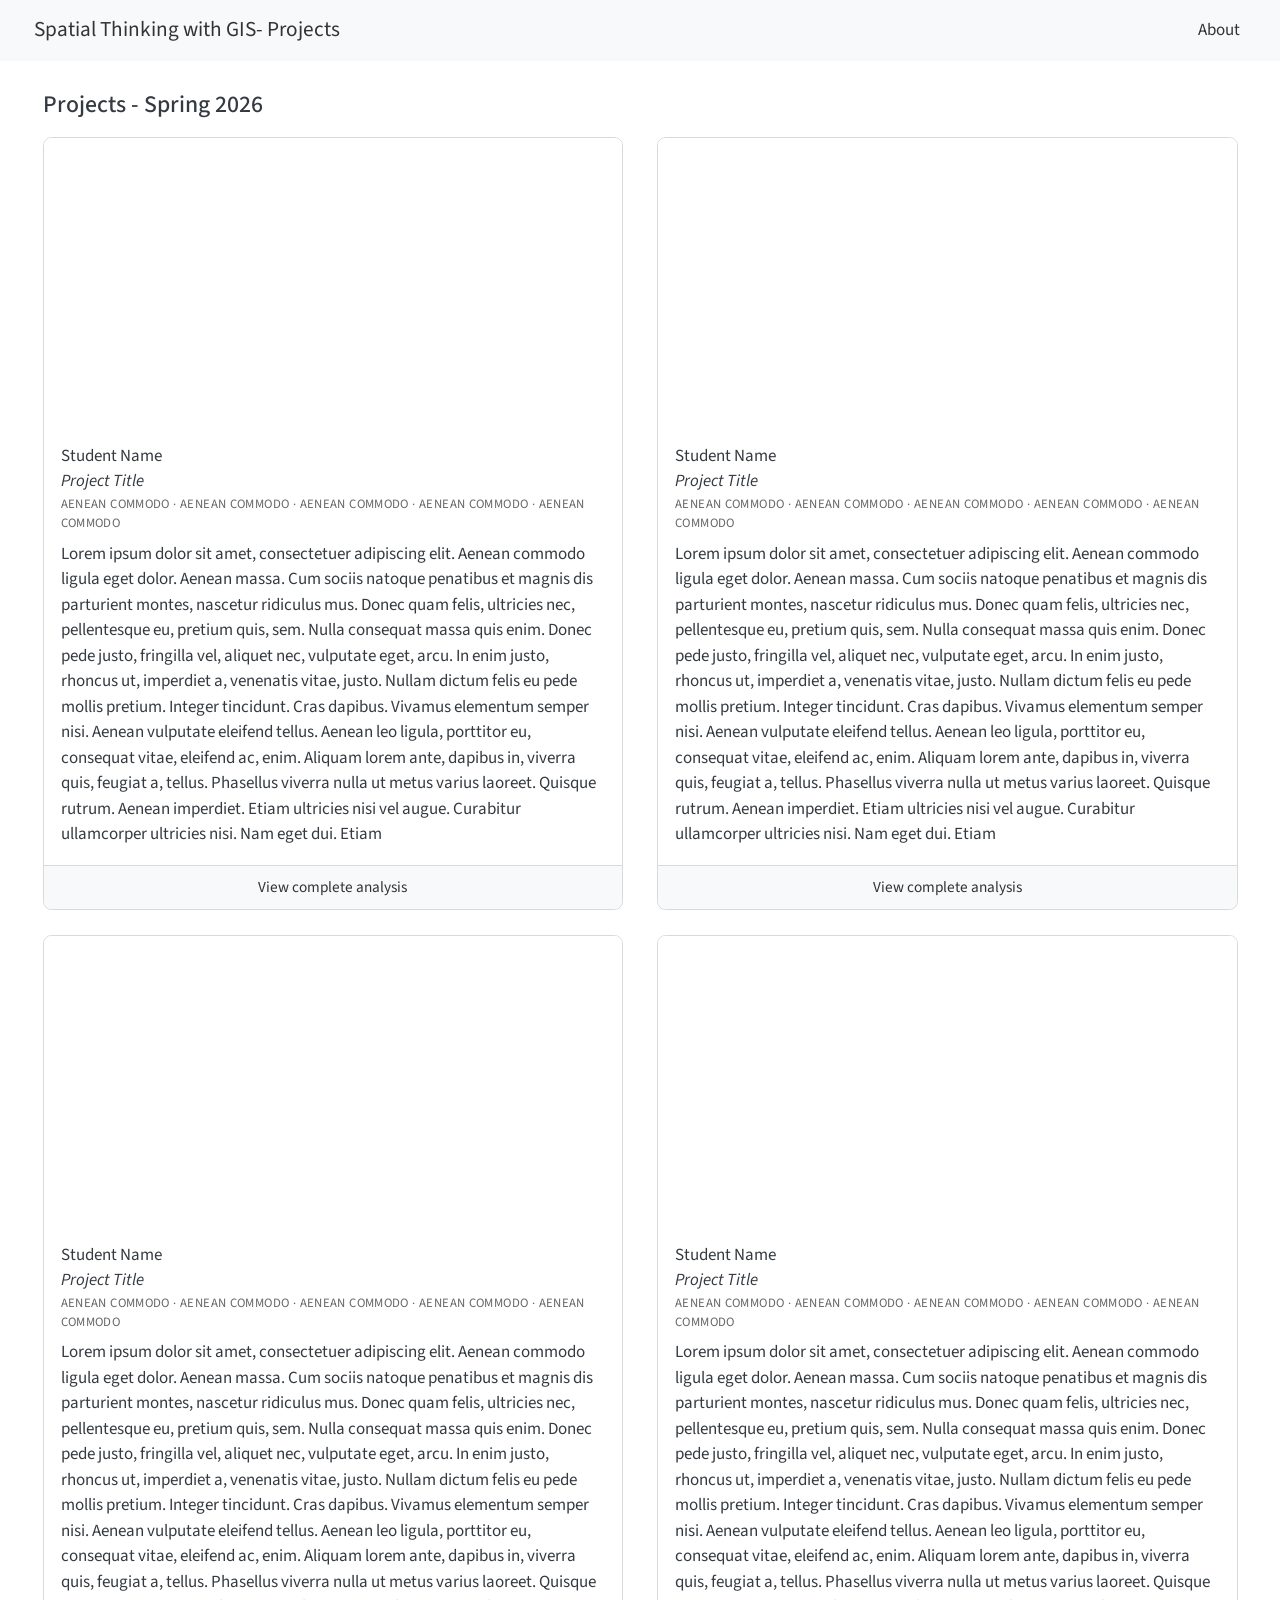
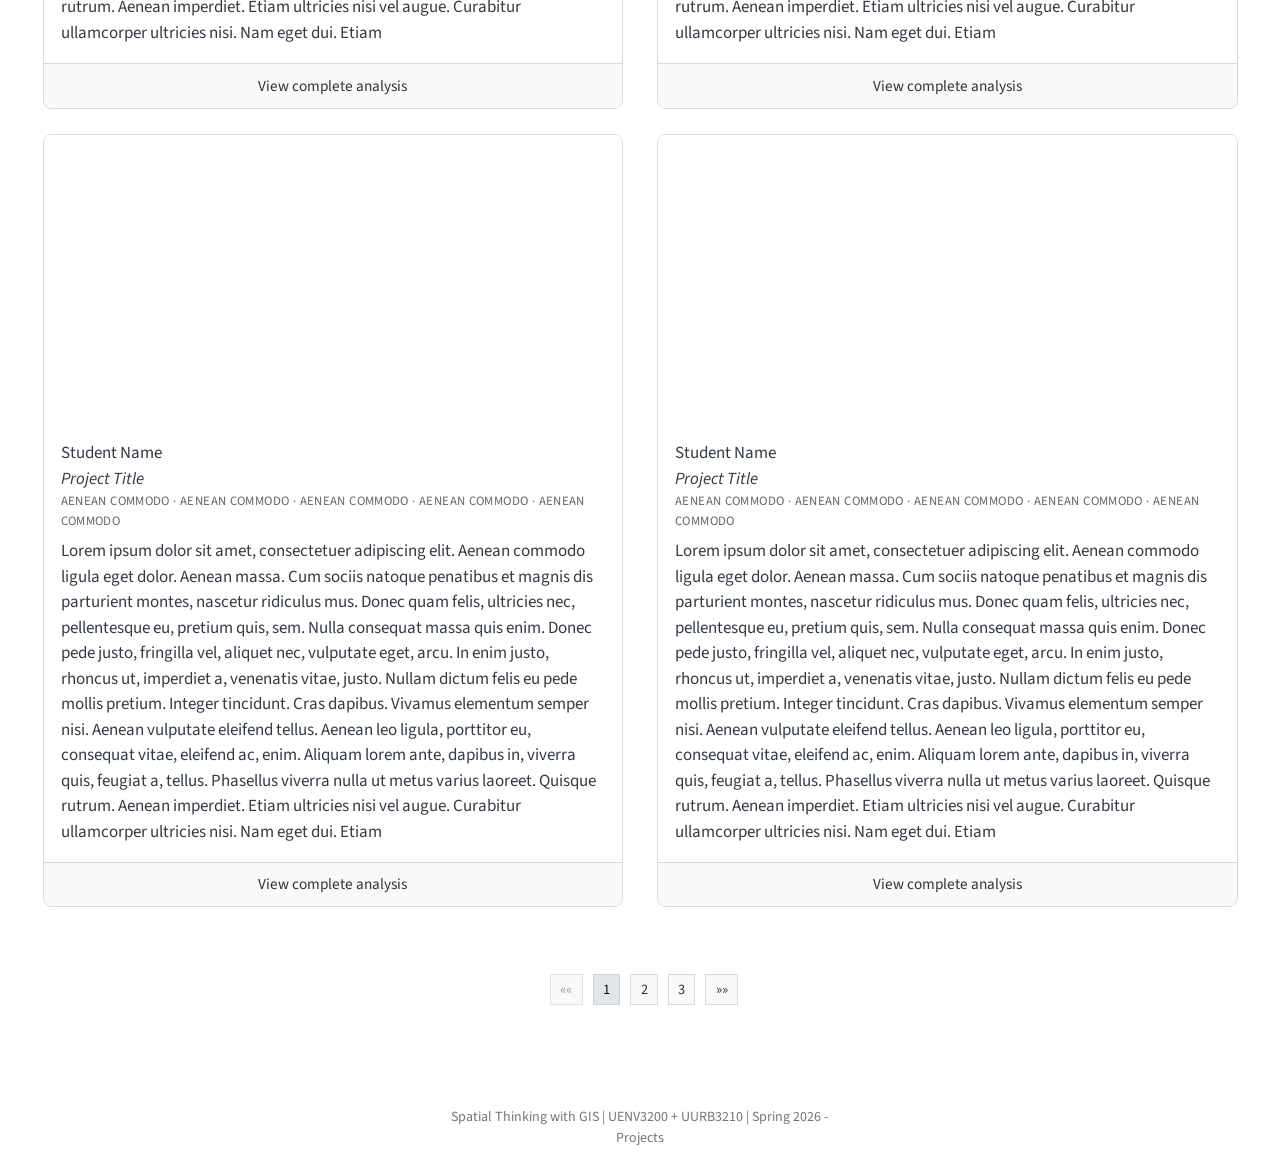
==== index.html @ 27c15e5c "Add student project website and assets" ====
<!DOCTYPE html>
<html xmlns="http://www.w3.org/1999/xhtml" lang="en" xml:lang="en"><head>

<meta charset="utf-8">
<meta name="generator" content="quarto-1.8.25">

<meta name="viewport" content="width=device-width, initial-scale=1.0, user-scalable=yes">


<title>Projects - Spring 2026 – Spatial Thinking with GIS - Projects</title>
<style>
code{white-space: pre-wrap;}
span.smallcaps{font-variant: small-caps;}
div.columns{display: flex; gap: min(4vw, 1.5em);}
div.column{flex: auto; overflow-x: auto;}
div.hanging-indent{margin-left: 1.5em; text-indent: -1.5em;}
ul.task-list{list-style: none;}
ul.task-list li input[type="checkbox"] {
  width: 0.8em;
  margin: 0 0.8em 0.2em -1em; /* quarto-specific, see https://github.com/quarto-dev/quarto-cli/issues/4556 */ 
  vertical-align: middle;
}
</style>


<script src="site_libs/quarto-nav/quarto-nav.js"></script>
<script src="site_libs/quarto-nav/headroom.min.js"></script>
<script src="site_libs/clipboard/clipboard.min.js"></script>
<script src="site_libs/quarto-html/quarto.js" type="module"></script>
<script src="site_libs/quarto-html/tabsets/tabsets.js" type="module"></script>
<script src="site_libs/quarto-html/axe/axe-check.js" type="module"></script>
<script src="site_libs/quarto-html/popper.min.js"></script>
<script src="site_libs/quarto-html/tippy.umd.min.js"></script>
<link href="site_libs/quarto-html/tippy.css" rel="stylesheet">
<link href="site_libs/quarto-html/quarto-syntax-highlighting-7b89279ff1a6dce999919e0e67d4d9ec.css" rel="stylesheet" id="quarto-text-highlighting-styles">
<script src="site_libs/bootstrap/bootstrap.min.js"></script>
<link href="site_libs/bootstrap/bootstrap-icons.css" rel="stylesheet">
<link href="site_libs/bootstrap/bootstrap-366e102aa5eaf2e93cb30a6a8b98bb71.min.css" rel="stylesheet" append-hash="true" id="quarto-bootstrap" data-mode="light">
<script id="quarto-search-options" type="application/json">{
  "language": {
    "search-no-results-text": "No results",
    "search-matching-documents-text": "matching documents",
    "search-copy-link-title": "Copy link to search",
    "search-hide-matches-text": "Hide additional matches",
    "search-more-match-text": "more match in this document",
    "search-more-matches-text": "more matches in this document",
    "search-clear-button-title": "Clear",
    "search-text-placeholder": "",
    "search-detached-cancel-button-title": "Cancel",
    "search-submit-button-title": "Submit",
    "search-label": "Search"
  }
}</script>
<style>html{ scroll-behavior: smooth; }</style>


<link rel="stylesheet" href="styles.css">
</head>

<body class="nav-fixed quarto-light">

<div id="quarto-search-results"></div>
  <header id="quarto-header" class="headroom fixed-top">
    <nav class="navbar navbar-expand-lg " data-bs-theme="dark">
      <div class="navbar-container container-fluid">
      <div class="navbar-brand-container mx-auto">
    <a href="./index.html" class="navbar-brand navbar-brand-logo">
    </a>
    <a class="navbar-brand" href="./index.html">
    <span class="navbar-title">Spatial Thinking with GIS- Projects</span>
    </a>
  </div>
          <button class="navbar-toggler" type="button" data-bs-toggle="collapse" data-bs-target="#navbarCollapse" aria-controls="navbarCollapse" role="menu" aria-expanded="false" aria-label="Toggle navigation" onclick="if (window.quartoToggleHeadroom) { window.quartoToggleHeadroom(); }">
  <span class="navbar-toggler-icon"></span>
</button>
          <div class="collapse navbar-collapse" id="navbarCollapse">
            <ul class="navbar-nav navbar-nav-scroll me-auto">
</ul>
            <ul class="navbar-nav navbar-nav-scroll ms-auto">
  <li class="nav-item">
    <a class="nav-link" href="https://courses.newschool.edu/courses/UENV3200/"> 
<span class="menu-text">About</span></a>
  </li>  
</ul>
          </div> <!-- /navcollapse -->
            <div class="quarto-navbar-tools">
</div>
      </div> <!-- /container-fluid -->
    </nav>
</header>
<!-- content -->
<div id="quarto-content" class="quarto-container page-columns page-rows-contents page-layout-full page-navbar">
<!-- sidebar -->
<!-- margin-sidebar -->
    
<!-- main -->
<main class="content column-page" id="quarto-document-content">

<header id="title-block-header" class="quarto-title-block default">
<div class="quarto-title">
<h1 class="title">Projects - Spring 2026</h1>
</div>



<div class="quarto-title-meta column-page">

    
  
    
  </div>
  


</header>


<div class="projects-grid">
  <div class="row">

<div class="col-6">
  <div class="card">
    <img src="img/placeholder.png" class="card-img-top" alt="Project thumbnail">

<div class="card-body">
  <div class="card-header-text">
    <div class="card-student">Student Name</div>
    <div class="card-project-title">
      <em>Project Title</em>
    </div>
  </div>

  <!-- Micro-tags -->
  <div class="card-tags">
  Aenean commodo · Aenean commodo · Aenean commodo · Aenean commodo · Aenean commodo
  </div>

  <p class="card-text">
Lorem ipsum dolor sit amet, consectetuer adipiscing elit. Aenean commodo ligula eget dolor. Aenean massa. Cum sociis natoque penatibus et magnis dis parturient montes, nascetur ridiculus mus. Donec quam felis, ultricies nec, pellentesque eu, pretium quis, sem. Nulla consequat massa quis enim. Donec pede justo, fringilla vel, aliquet nec, vulputate eget, arcu. In enim justo, rhoncus ut, imperdiet a, venenatis vitae, justo. Nullam dictum felis eu pede mollis pretium. Integer tincidunt. Cras dapibus. Vivamus elementum semper nisi. Aenean vulputate eleifend tellus. Aenean leo ligula, porttitor eu, consequat vitae, eleifend ac, enim. Aliquam lorem ante, dapibus in, viverra quis, feugiat a, tellus. Phasellus viverra nulla ut metus varius laoreet. Quisque rutrum. Aenean imperdiet. Etiam ultricies nisi vel augue. Curabitur ullamcorper ultricies nisi. Nam eget dui. Etiam</p>
</div>

    <!-- Full-width bottom CTA -->
    <a class="card-cta" href="https://google.com/" target="_blank" rel="noopener">
      View complete analysis
    </a>
  </div>
</div>

<div class="col-6">
  <div class="card">
    <img src="img/placeholder.png" class="card-img-top" alt="Project thumbnail">

<div class="card-body">
  <div class="card-header-text">
    <div class="card-student">Student Name</div>
    <div class="card-project-title">
      <em>Project Title</em>
    </div>
  </div>

  <!-- Micro-tags -->
  <div class="card-tags">
  Aenean commodo · Aenean commodo · Aenean commodo · Aenean commodo · Aenean commodo
  </div>

  <p class="card-text">
Lorem ipsum dolor sit amet, consectetuer adipiscing elit. Aenean commodo ligula eget dolor. Aenean massa. Cum sociis natoque penatibus et magnis dis parturient montes, nascetur ridiculus mus. Donec quam felis, ultricies nec, pellentesque eu, pretium quis, sem. Nulla consequat massa quis enim. Donec pede justo, fringilla vel, aliquet nec, vulputate eget, arcu. In enim justo, rhoncus ut, imperdiet a, venenatis vitae, justo. Nullam dictum felis eu pede mollis pretium. Integer tincidunt. Cras dapibus. Vivamus elementum semper nisi. Aenean vulputate eleifend tellus. Aenean leo ligula, porttitor eu, consequat vitae, eleifend ac, enim. Aliquam lorem ante, dapibus in, viverra quis, feugiat a, tellus. Phasellus viverra nulla ut metus varius laoreet. Quisque rutrum. Aenean imperdiet. Etiam ultricies nisi vel augue. Curabitur ullamcorper ultricies nisi. Nam eget dui. Etiam</p>
</div>

    <!-- Full-width bottom CTA -->
    <a class="card-cta" href="https://google.com/" target="_blank" rel="noopener">
      View complete analysis
    </a>
  </div>
</div>

<div class="col-6">
  <div class="card">
    <img src="img/placeholder.png" class="card-img-top" alt="Project thumbnail">

<div class="card-body">
  <div class="card-header-text">
    <div class="card-student">Student Name</div>
    <div class="card-project-title">
      <em>Project Title</em>
    </div>
  </div>

  <!-- Micro-tags -->
  <div class="card-tags">
  Aenean commodo · Aenean commodo · Aenean commodo · Aenean commodo · Aenean commodo
  </div>

  <p class="card-text">
Lorem ipsum dolor sit amet, consectetuer adipiscing elit. Aenean commodo ligula eget dolor. Aenean massa. Cum sociis natoque penatibus et magnis dis parturient montes, nascetur ridiculus mus. Donec quam felis, ultricies nec, pellentesque eu, pretium quis, sem. Nulla consequat massa quis enim. Donec pede justo, fringilla vel, aliquet nec, vulputate eget, arcu. In enim justo, rhoncus ut, imperdiet a, venenatis vitae, justo. Nullam dictum felis eu pede mollis pretium. Integer tincidunt. Cras dapibus. Vivamus elementum semper nisi. Aenean vulputate eleifend tellus. Aenean leo ligula, porttitor eu, consequat vitae, eleifend ac, enim. Aliquam lorem ante, dapibus in, viverra quis, feugiat a, tellus. Phasellus viverra nulla ut metus varius laoreet. Quisque rutrum. Aenean imperdiet. Etiam ultricies nisi vel augue. Curabitur ullamcorper ultricies nisi. Nam eget dui. Etiam</p>
</div>

    <!-- Full-width bottom CTA -->
    <a class="card-cta" href="https://google.com/" target="_blank" rel="noopener">
      View complete analysis
    </a>
  </div>
</div>

<div class="col-6">
  <div class="card">
    <img src="img/placeholder.png" class="card-img-top" alt="Project thumbnail">

<div class="card-body">
  <div class="card-header-text">
    <div class="card-student">Student Name</div>
    <div class="card-project-title">
      <em>Project Title</em>
    </div>
  </div>

  <!-- Micro-tags -->
  <div class="card-tags">
  Aenean commodo · Aenean commodo · Aenean commodo · Aenean commodo · Aenean commodo
  </div>

  <p class="card-text">
Lorem ipsum dolor sit amet, consectetuer adipiscing elit. Aenean commodo ligula eget dolor. Aenean massa. Cum sociis natoque penatibus et magnis dis parturient montes, nascetur ridiculus mus. Donec quam felis, ultricies nec, pellentesque eu, pretium quis, sem. Nulla consequat massa quis enim. Donec pede justo, fringilla vel, aliquet nec, vulputate eget, arcu. In enim justo, rhoncus ut, imperdiet a, venenatis vitae, justo. Nullam dictum felis eu pede mollis pretium. Integer tincidunt. Cras dapibus. Vivamus elementum semper nisi. Aenean vulputate eleifend tellus. Aenean leo ligula, porttitor eu, consequat vitae, eleifend ac, enim. Aliquam lorem ante, dapibus in, viverra quis, feugiat a, tellus. Phasellus viverra nulla ut metus varius laoreet. Quisque rutrum. Aenean imperdiet. Etiam ultricies nisi vel augue. Curabitur ullamcorper ultricies nisi. Nam eget dui. Etiam</p>
</div>

    <!-- Full-width bottom CTA -->
    <a class="card-cta" href="https://google.com/" target="_blank" rel="noopener">
      View complete analysis
    </a>
  </div>
</div>

<div class="col-6">
  <div class="card">
    <img src="img/placeholder.png" class="card-img-top" alt="Project thumbnail">

<div class="card-body">
  <div class="card-header-text">
    <div class="card-student">Student Name</div>
    <div class="card-project-title">
      <em>Project Title</em>
    </div>
  </div>

  <!-- Micro-tags -->
  <div class="card-tags">
  Aenean commodo · Aenean commodo · Aenean commodo · Aenean commodo · Aenean commodo
  </div>

  <p class="card-text">
Lorem ipsum dolor sit amet, consectetuer adipiscing elit. Aenean commodo ligula eget dolor. Aenean massa. Cum sociis natoque penatibus et magnis dis parturient montes, nascetur ridiculus mus. Donec quam felis, ultricies nec, pellentesque eu, pretium quis, sem. Nulla consequat massa quis enim. Donec pede justo, fringilla vel, aliquet nec, vulputate eget, arcu. In enim justo, rhoncus ut, imperdiet a, venenatis vitae, justo. Nullam dictum felis eu pede mollis pretium. Integer tincidunt. Cras dapibus. Vivamus elementum semper nisi. Aenean vulputate eleifend tellus. Aenean leo ligula, porttitor eu, consequat vitae, eleifend ac, enim. Aliquam lorem ante, dapibus in, viverra quis, feugiat a, tellus. Phasellus viverra nulla ut metus varius laoreet. Quisque rutrum. Aenean imperdiet. Etiam ultricies nisi vel augue. Curabitur ullamcorper ultricies nisi. Nam eget dui. Etiam</p>
</div>

    <!-- Full-width bottom CTA -->
    <a class="card-cta" href="https://google.com/" target="_blank" rel="noopener">
      View complete analysis
    </a>
  </div>
</div>

<div class="col-6">
  <div class="card">
    <img src="img/placeholder.png" class="card-img-top" alt="Project thumbnail">

<div class="card-body">
  <div class="card-header-text">
    <div class="card-student">Student Name</div>
    <div class="card-project-title">
      <em>Project Title</em>
    </div>
  </div>

  <!-- Micro-tags -->
  <div class="card-tags">
  Aenean commodo · Aenean commodo · Aenean commodo · Aenean commodo · Aenean commodo
  </div>

  <p class="card-text">
Lorem ipsum dolor sit amet, consectetuer adipiscing elit. Aenean commodo ligula eget dolor. Aenean massa. Cum sociis natoque penatibus et magnis dis parturient montes, nascetur ridiculus mus. Donec quam felis, ultricies nec, pellentesque eu, pretium quis, sem. Nulla consequat massa quis enim. Donec pede justo, fringilla vel, aliquet nec, vulputate eget, arcu. In enim justo, rhoncus ut, imperdiet a, venenatis vitae, justo. Nullam dictum felis eu pede mollis pretium. Integer tincidunt. Cras dapibus. Vivamus elementum semper nisi. Aenean vulputate eleifend tellus. Aenean leo ligula, porttitor eu, consequat vitae, eleifend ac, enim. Aliquam lorem ante, dapibus in, viverra quis, feugiat a, tellus. Phasellus viverra nulla ut metus varius laoreet. Quisque rutrum. Aenean imperdiet. Etiam ultricies nisi vel augue. Curabitur ullamcorper ultricies nisi. Nam eget dui. Etiam</p>
</div>

    <!-- Full-width bottom CTA -->
    <a class="card-cta" href="https://google.com/" target="_blank" rel="noopener">
      View complete analysis
    </a>
  </div>
</div>

  </div>
</div>

<div class="pagination-wrap">
  <nav aria-label="Projects pages">
    <ul class="pagination pagination-sm">
      <li class="page-item disabled">
        <span class="page-link">««</span>
      </li>
      <li class="page-item active">
        <span class="page-link">1</span>
      </li>
      <li class="page-item">
        <a class="page-link" href="page2.html">2</a>
      </li>
      <li class="page-item">
        <a class="page-link" href="page3.html">3</a>
      </li>
      <li class="page-item">
        <a class="page-link" href="page2.html">»»</a>
      </li>
    </ul>
  </nav>
</div>





</main> <!-- /main -->
<script id="quarto-html-after-body" type="application/javascript">
  window.document.addEventListener("DOMContentLoaded", function (event) {
    const isCodeAnnotation = (el) => {
      for (const clz of el.classList) {
        if (clz.startsWith('code-annotation-')) {                     
          return true;
        }
      }
      return false;
    }
    const onCopySuccess = function(e) {
      // button target
      const button = e.trigger;
      // don't keep focus
      button.blur();
      // flash "checked"
      button.classList.add('code-copy-button-checked');
      var currentTitle = button.getAttribute("title");
      button.setAttribute("title", "Copied!");
      let tooltip;
      if (window.bootstrap) {
        button.setAttribute("data-bs-toggle", "tooltip");
        button.setAttribute("data-bs-placement", "left");
        button.setAttribute("data-bs-title", "Copied!");
        tooltip = new bootstrap.Tooltip(button, 
          { trigger: "manual", 
            customClass: "code-copy-button-tooltip",
            offset: [0, -8]});
        tooltip.show();    
      }
      setTimeout(function() {
        if (tooltip) {
          tooltip.hide();
          button.removeAttribute("data-bs-title");
          button.removeAttribute("data-bs-toggle");
          button.removeAttribute("data-bs-placement");
        }
        button.setAttribute("title", currentTitle);
        button.classList.remove('code-copy-button-checked');
      }, 1000);
      // clear code selection
      e.clearSelection();
    }
    const getTextToCopy = function(trigger) {
      const outerScaffold = trigger.parentElement.cloneNode(true);
      const codeEl = outerScaffold.querySelector('code');
      for (const childEl of codeEl.children) {
        if (isCodeAnnotation(childEl)) {
          childEl.remove();
        }
      }
      return codeEl.innerText;
    }
    const clipboard = new window.ClipboardJS('.code-copy-button:not([data-in-quarto-modal])', {
      text: getTextToCopy
    });
    clipboard.on('success', onCopySuccess);
    if (window.document.getElementById('quarto-embedded-source-code-modal')) {
      const clipboardModal = new window.ClipboardJS('.code-copy-button[data-in-quarto-modal]', {
        text: getTextToCopy,
        container: window.document.getElementById('quarto-embedded-source-code-modal')
      });
      clipboardModal.on('success', onCopySuccess);
    }
      var localhostRegex = new RegExp(/^(?:http|https):\/\/localhost\:?[0-9]*\//);
      var mailtoRegex = new RegExp(/^mailto:/);
        var filterRegex = new RegExp('/' + window.location.host + '/');
      var isInternal = (href) => {
          return filterRegex.test(href) || localhostRegex.test(href) || mailtoRegex.test(href);
      }
      // Inspect non-navigation links and adorn them if external
     var links = window.document.querySelectorAll('a[href]:not(.nav-link):not(.navbar-brand):not(.toc-action):not(.sidebar-link):not(.sidebar-item-toggle):not(.pagination-link):not(.no-external):not([aria-hidden]):not(.dropdown-item):not(.quarto-navigation-tool):not(.about-link)');
      for (var i=0; i<links.length; i++) {
        const link = links[i];
        if (!isInternal(link.href)) {
          // undo the damage that might have been done by quarto-nav.js in the case of
          // links that we want to consider external
          if (link.dataset.originalHref !== undefined) {
            link.href = link.dataset.originalHref;
          }
        }
      }
    function tippyHover(el, contentFn, onTriggerFn, onUntriggerFn) {
      const config = {
        allowHTML: true,
        maxWidth: 500,
        delay: 100,
        arrow: false,
        appendTo: function(el) {
            return el.parentElement;
        },
        interactive: true,
        interactiveBorder: 10,
        theme: 'quarto',
        placement: 'bottom-start',
      };
      if (contentFn) {
        config.content = contentFn;
      }
      if (onTriggerFn) {
        config.onTrigger = onTriggerFn;
      }
      if (onUntriggerFn) {
        config.onUntrigger = onUntriggerFn;
      }
      window.tippy(el, config); 
    }
    const noterefs = window.document.querySelectorAll('a[role="doc-noteref"]');
    for (var i=0; i<noterefs.length; i++) {
      const ref = noterefs[i];
      tippyHover(ref, function() {
        // use id or data attribute instead here
        let href = ref.getAttribute('data-footnote-href') || ref.getAttribute('href');
        try { href = new URL(href).hash; } catch {}
        const id = href.replace(/^#\/?/, "");
        const note = window.document.getElementById(id);
        if (note) {
          return note.innerHTML;
        } else {
          return "";
        }
      });
    }
    const xrefs = window.document.querySelectorAll('a.quarto-xref');
    const processXRef = (id, note) => {
      // Strip column container classes
      const stripColumnClz = (el) => {
        el.classList.remove("page-full", "page-columns");
        if (el.children) {
          for (const child of el.children) {
            stripColumnClz(child);
          }
        }
      }
      stripColumnClz(note)
      if (id === null || id.startsWith('sec-')) {
        // Special case sections, only their first couple elements
        const container = document.createElement("div");
        if (note.children && note.children.length > 2) {
          container.appendChild(note.children[0].cloneNode(true));
          for (let i = 1; i < note.children.length; i++) {
            const child = note.children[i];
            if (child.tagName === "P" && child.innerText === "") {
              continue;
            } else {
              container.appendChild(child.cloneNode(true));
              break;
            }
          }
          if (window.Quarto?.typesetMath) {
            window.Quarto.typesetMath(container);
          }
          return container.innerHTML
        } else {
          if (window.Quarto?.typesetMath) {
            window.Quarto.typesetMath(note);
          }
          return note.innerHTML;
        }
      } else {
        // Remove any anchor links if they are present
        const anchorLink = note.querySelector('a.anchorjs-link');
        if (anchorLink) {
          anchorLink.remove();
        }
        if (window.Quarto?.typesetMath) {
          window.Quarto.typesetMath(note);
        }
        if (note.classList.contains("callout")) {
          return note.outerHTML;
        } else {
          return note.innerHTML;
        }
      }
    }
    for (var i=0; i<xrefs.length; i++) {
      const xref = xrefs[i];
      tippyHover(xref, undefined, function(instance) {
        instance.disable();
        let url = xref.getAttribute('href');
        let hash = undefined; 
        if (url.startsWith('#')) {
          hash = url;
        } else {
          try { hash = new URL(url).hash; } catch {}
        }
        if (hash) {
          const id = hash.replace(/^#\/?/, "");
          const note = window.document.getElementById(id);
          if (note !== null) {
            try {
              const html = processXRef(id, note.cloneNode(true));
              instance.setContent(html);
            } finally {
              instance.enable();
              instance.show();
            }
          } else {
            // See if we can fetch this
            fetch(url.split('#')[0])
            .then(res => res.text())
            .then(html => {
              const parser = new DOMParser();
              const htmlDoc = parser.parseFromString(html, "text/html");
              const note = htmlDoc.getElementById(id);
              if (note !== null) {
                const html = processXRef(id, note);
                instance.setContent(html);
              } 
            }).finally(() => {
              instance.enable();
              instance.show();
            });
          }
        } else {
          // See if we can fetch a full url (with no hash to target)
          // This is a special case and we should probably do some content thinning / targeting
          fetch(url)
          .then(res => res.text())
          .then(html => {
            const parser = new DOMParser();
            const htmlDoc = parser.parseFromString(html, "text/html");
            const note = htmlDoc.querySelector('main.content');
            if (note !== null) {
              // This should only happen for chapter cross references
              // (since there is no id in the URL)
              // remove the first header
              if (note.children.length > 0 && note.children[0].tagName === "HEADER") {
                note.children[0].remove();
              }
              const html = processXRef(null, note);
              instance.setContent(html);
            } 
          }).finally(() => {
            instance.enable();
            instance.show();
          });
        }
      }, function(instance) {
      });
    }
        let selectedAnnoteEl;
        const selectorForAnnotation = ( cell, annotation) => {
          let cellAttr = 'data-code-cell="' + cell + '"';
          let lineAttr = 'data-code-annotation="' +  annotation + '"';
          const selector = 'span[' + cellAttr + '][' + lineAttr + ']';
          return selector;
        }
        const selectCodeLines = (annoteEl) => {
          const doc = window.document;
          const targetCell = annoteEl.getAttribute("data-target-cell");
          const targetAnnotation = annoteEl.getAttribute("data-target-annotation");
          const annoteSpan = window.document.querySelector(selectorForAnnotation(targetCell, targetAnnotation));
          const lines = annoteSpan.getAttribute("data-code-lines").split(",");
          const lineIds = lines.map((line) => {
            return targetCell + "-" + line;
          })
          let top = null;
          let height = null;
          let parent = null;
          if (lineIds.length > 0) {
              //compute the position of the single el (top and bottom and make a div)
              const el = window.document.getElementById(lineIds[0]);
              top = el.offsetTop;
              height = el.offsetHeight;
              parent = el.parentElement.parentElement;
            if (lineIds.length > 1) {
              const lastEl = window.document.getElementById(lineIds[lineIds.length - 1]);
              const bottom = lastEl.offsetTop + lastEl.offsetHeight;
              height = bottom - top;
            }
            if (top !== null && height !== null && parent !== null) {
              // cook up a div (if necessary) and position it 
              let div = window.document.getElementById("code-annotation-line-highlight");
              if (div === null) {
                div = window.document.createElement("div");
                div.setAttribute("id", "code-annotation-line-highlight");
                div.style.position = 'absolute';
                parent.appendChild(div);
              }
              div.style.top = top - 2 + "px";
              div.style.height = height + 4 + "px";
              div.style.left = 0;
              let gutterDiv = window.document.getElementById("code-annotation-line-highlight-gutter");
              if (gutterDiv === null) {
                gutterDiv = window.document.createElement("div");
                gutterDiv.setAttribute("id", "code-annotation-line-highlight-gutter");
                gutterDiv.style.position = 'absolute';
                const codeCell = window.document.getElementById(targetCell);
                const gutter = codeCell.querySelector('.code-annotation-gutter');
                gutter.appendChild(gutterDiv);
              }
              gutterDiv.style.top = top - 2 + "px";
              gutterDiv.style.height = height + 4 + "px";
            }
            selectedAnnoteEl = annoteEl;
          }
        };
        const unselectCodeLines = () => {
          const elementsIds = ["code-annotation-line-highlight", "code-annotation-line-highlight-gutter"];
          elementsIds.forEach((elId) => {
            const div = window.document.getElementById(elId);
            if (div) {
              div.remove();
            }
          });
          selectedAnnoteEl = undefined;
        };
          // Handle positioning of the toggle
      window.addEventListener(
        "resize",
        throttle(() => {
          elRect = undefined;
          if (selectedAnnoteEl) {
            selectCodeLines(selectedAnnoteEl);
          }
        }, 10)
      );
      function throttle(fn, ms) {
      let throttle = false;
      let timer;
        return (...args) => {
          if(!throttle) { // first call gets through
              fn.apply(this, args);
              throttle = true;
          } else { // all the others get throttled
              if(timer) clearTimeout(timer); // cancel #2
              timer = setTimeout(() => {
                fn.apply(this, args);
                timer = throttle = false;
              }, ms);
          }
        };
      }
        // Attach click handler to the DT
        const annoteDls = window.document.querySelectorAll('dt[data-target-cell]');
        for (const annoteDlNode of annoteDls) {
          annoteDlNode.addEventListener('click', (event) => {
            const clickedEl = event.target;
            if (clickedEl !== selectedAnnoteEl) {
              unselectCodeLines();
              const activeEl = window.document.querySelector('dt[data-target-cell].code-annotation-active');
              if (activeEl) {
                activeEl.classList.remove('code-annotation-active');
              }
              selectCodeLines(clickedEl);
              clickedEl.classList.add('code-annotation-active');
            } else {
              // Unselect the line
              unselectCodeLines();
              clickedEl.classList.remove('code-annotation-active');
            }
          });
        }
    const findCites = (el) => {
      const parentEl = el.parentElement;
      if (parentEl) {
        const cites = parentEl.dataset.cites;
        if (cites) {
          return {
            el,
            cites: cites.split(' ')
          };
        } else {
          return findCites(el.parentElement)
        }
      } else {
        return undefined;
      }
    };
    var bibliorefs = window.document.querySelectorAll('a[role="doc-biblioref"]');
    for (var i=0; i<bibliorefs.length; i++) {
      const ref = bibliorefs[i];
      const citeInfo = findCites(ref);
      if (citeInfo) {
        tippyHover(citeInfo.el, function() {
          var popup = window.document.createElement('div');
          citeInfo.cites.forEach(function(cite) {
            var citeDiv = window.document.createElement('div');
            citeDiv.classList.add('hanging-indent');
            citeDiv.classList.add('csl-entry');
            var biblioDiv = window.document.getElementById('ref-' + cite);
            if (biblioDiv) {
              citeDiv.innerHTML = biblioDiv.innerHTML;
            }
            popup.appendChild(citeDiv);
          });
          return popup.innerHTML;
        });
      }
    }
  });
  </script>
</div> <!-- /content -->
<footer class="footer">
  <div class="nav-footer">
    <div class="nav-footer-left">
      &nbsp;
    </div>   
    <div class="nav-footer-center">
<p>Spatial Thinking with GIS | UENV3200 + UURB3210 | Spring 2026 - Projects</p>
</div>
    <div class="nav-footer-right">
      &nbsp;
    </div>
  </div>
</footer>




<script src="site_libs/quarto-html/zenscroll-min.js"></script>
</body></html>
---- site_libs/quarto-html/tippy.css ----
.tippy-box[data-animation=fade][data-state=hidden]{opacity:0}[data-tippy-root]{max-width:calc(100vw - 10px)}.tippy-box{position:relative;background-color:#333;color:#fff;border-radius:4px;font-size:14px;line-height:1.4;white-space:normal;outline:0;transition-property:transform,visibility,opacity}.tippy-box[data-placement^=top]>.tippy-arrow{bottom:0}.tippy-box[data-placement^=top]>.tippy-arrow:before{bottom:-7px;left:0;border-width:8px 8px 0;border-top-color:initial;transform-origin:center top}.tippy-box[data-placement^=bottom]>.tippy-arrow{top:0}.tippy-box[data-placement^=bottom]>.tippy-arrow:before{top:-7px;left:0;border-width:0 8px 8px;border-bottom-color:initial;transform-origin:center bottom}.tippy-box[data-placement^=left]>.tippy-arrow{right:0}.tippy-box[data-placement^=left]>.tippy-arrow:before{border-width:8px 0 8px 8px;border-left-color:initial;right:-7px;transform-origin:center left}.tippy-box[data-placement^=right]>.tippy-arrow{left:0}.tippy-box[data-placement^=right]>.tippy-arrow:before{left:-7px;border-width:8px 8px 8px 0;border-right-color:initial;transform-origin:center right}.tippy-box[data-inertia][data-state=visible]{transition-timing-function:cubic-bezier(.54,1.5,.38,1.11)}.tippy-arrow{width:16px;height:16px;color:#333}.tippy-arrow:before{content:"";position:absolute;border-color:transparent;border-style:solid}.tippy-content{position:relative;padding:5px 9px;z-index:1}
---- site_libs/quarto-html/quarto-syntax-highlighting-7b89279ff1a6dce999919e0e67d4d9ec.css ----
/* quarto syntax highlight colors */
:root {
  --quarto-hl-ot-color: #003B4F;
  --quarto-hl-at-color: #657422;
  --quarto-hl-ss-color: #20794D;
  --quarto-hl-an-color: #5E5E5E;
  --quarto-hl-fu-color: #4758AB;
  --quarto-hl-st-color: #20794D;
  --quarto-hl-cf-color: #003B4F;
  --quarto-hl-op-color: #5E5E5E;
  --quarto-hl-er-color: #AD0000;
  --quarto-hl-bn-color: #AD0000;
  --quarto-hl-al-color: #AD0000;
  --quarto-hl-va-color: #111111;
  --quarto-hl-bu-color: inherit;
  --quarto-hl-ex-color: inherit;
  --quarto-hl-pp-color: #AD0000;
  --quarto-hl-in-color: #5E5E5E;
  --quarto-hl-vs-color: #20794D;
  --quarto-hl-wa-color: #5E5E5E;
  --quarto-hl-do-color: #5E5E5E;
  --quarto-hl-im-color: #00769E;
  --quarto-hl-ch-color: #20794D;
  --quarto-hl-dt-color: #AD0000;
  --quarto-hl-fl-color: #AD0000;
  --quarto-hl-co-color: #5E5E5E;
  --quarto-hl-cv-color: #5E5E5E;
  --quarto-hl-cn-color: #8f5902;
  --quarto-hl-sc-color: #5E5E5E;
  --quarto-hl-dv-color: #AD0000;
  --quarto-hl-kw-color: #003B4F;
}

/* other quarto variables */
:root {
  --quarto-font-monospace: SFMono-Regular, Menlo, Monaco, Consolas, "Liberation Mono", "Courier New", monospace;
}

/* syntax highlight based on Pandoc's rules */
pre > code.sourceCode > span {
  color: #003B4F;
}

code.sourceCode > span {
  color: #003B4F;
}

div.sourceCode,
div.sourceCode pre.sourceCode {
  color: #003B4F;
}

/* Normal */
code span {
  color: #003B4F;
}

/* Alert */
code span.al {
  color: #AD0000;
  font-style: inherit;
}

/* Annotation */
code span.an {
  color: #5E5E5E;
  font-style: inherit;
}

/* Attribute */
code span.at {
  color: #657422;
  font-style: inherit;
}

/* BaseN */
code span.bn {
  color: #AD0000;
  font-style: inherit;
}

/* BuiltIn */
code span.bu {
  font-style: inherit;
}

/* ControlFlow */
code span.cf {
  color: #003B4F;
  font-weight: bold;
  font-style: inherit;
}

/* Char */
code span.ch {
  color: #20794D;
  font-style: inherit;
}

/* Constant */
code span.cn {
  color: #8f5902;
  font-style: inherit;
}

/* Comment */
code span.co {
  color: #5E5E5E;
  font-style: inherit;
}

/* CommentVar */
code span.cv {
  color: #5E5E5E;
  font-style: italic;
}

/* Documentation */
code span.do {
  color: #5E5E5E;
  font-style: italic;
}

/* DataType */
code span.dt {
  color: #AD0000;
  font-style: inherit;
}

/* DecVal */
code span.dv {
  color: #AD0000;
  font-style: inherit;
}

/* Error */
code span.er {
  color: #AD0000;
  font-style: inherit;
}

/* Extension */
code span.ex {
  font-style: inherit;
}

/* Float */
code span.fl {
  color: #AD0000;
  font-style: inherit;
}

/* Function */
code span.fu {
  color: #4758AB;
  font-style: inherit;
}

/* Import */
code span.im {
  color: #00769E;
  font-style: inherit;
}

/* Information */
code span.in {
  color: #5E5E5E;
  font-style: inherit;
}

/* Keyword */
code span.kw {
  color: #003B4F;
  font-weight: bold;
  font-style: inherit;
}

/* Operator */
code span.op {
  color: #5E5E5E;
  font-style: inherit;
}

/* Other */
code span.ot {
  color: #003B4F;
  font-style: inherit;
}

/* Preprocessor */
code span.pp {
  color: #AD0000;
  font-style: inherit;
}

/* SpecialChar */
code span.sc {
  color: #5E5E5E;
  font-style: inherit;
}

/* SpecialString */
code span.ss {
  color: #20794D;
  font-style: inherit;
}

/* String */
code span.st {
  color: #20794D;
  font-style: inherit;
}

/* Variable */
code span.va {
  color: #111111;
  font-style: inherit;
}

/* VerbatimString */
code span.vs {
  color: #20794D;
  font-style: inherit;
}

/* Warning */
code span.wa {
  color: #5E5E5E;
  font-style: italic;
}

.prevent-inlining {
  content: "</";
}

/*# sourceMappingURL=3944bc705cfaf4c80e56f77c5205168a.css.map */
---- styles.css ----
/* Micro-tag line under title */
.projects-grid .card-tags {
  font-size: 0.75rem;
  letter-spacing: 0.03em;
  text-transform: uppercase;
  color: #666;
  margin-bottom: 0.5rem;
}

/* Bottom CTA — match navbar bg-light exactly */
.projects-grid .card-cta {
  background-color: #f8f9fa; /* Bootstrap bg-light */
  color: #333 !important;

  display: block;
  width: 100%;
  text-align: center;
  text-decoration: none;

  padding: 0.6rem 0.75rem;
  font-size: 0.9rem;

  border-top: 1px solid #d9d9d9;
  border-bottom-left-radius: 0.5rem;
  border-bottom-right-radius: 0.5rem;

  margin-top: auto; /* pin CTA to bottom of flex card */
}

.projects-grid .card-cta:hover {
  background-color: #eceff1; /* subtle darker hover */
}

/* Card styling + prevent ballooning (flex column layout) */
.projects-grid .card {
  overflow: hidden; /* keeps rounded corners continuous */
  border: 1px solid #d9d9d9;
  border-radius: 0.5rem;

  display: flex;
  flex-direction: column;
  height: 100%;
}

/* Ensure image is consistent + doesn't add inline spacing */
.projects-grid .card-img-top {
  width: 100%;
  aspect-ratio: 2 / 1;  /* matches 900×450 */
  height: auto;
  object-fit: cover;
  display: block;
}

/* Allow body to expand; CTA stays pinned */
.projects-grid .card-body {
  flex: 1 1 auto;
}

/* Global link color: dark gray */
a, a:visited, a:hover, a:active { color: #333; }

/* Navbar link color */
.navbar a { color: #333 !important; }

/* Two-column layout on desktop/tablet (your existing approach) */
.projects-grid .row {
  display: flex;
  flex-wrap: wrap;
  margin-left: -1rem;
  margin-right: -1rem;
}

.projects-grid .col-6 {
  width: 50%;
  padding-left: 1rem;
  padding-right: 1rem;
  margin-bottom: 1.5rem;
}

/* MOBILE ONLY: collapse to 1 column cleanly (no squish, no negative-margin gutter hack) */
@media (max-width: 767.98px) {
  .projects-grid .col-6 {
    width: 100% !important;
    padding-left: 0 !important;
    padding-right: 0 !important;
  }
  .projects-grid .row {
    margin-left: 0 !important;
    margin-right: 0 !important;
  }
}

/* Buttons (legacy—safe to keep if any remain elsewhere) */
.btn-primary {
  background-color: #333 !important;
  border-color: #333 !important;
  color: #fff !important;
}
.btn-primary:hover {
  background-color: #1f1f1f !important;
  border-color: #1f1f1f !important;
}
.btn-outline-dark {
  border-color: #666 !important;
  color: #333 !important;
}
.btn-outline-dark:hover { background-color: #eee !important; }

/* PAGINATION — centered, smaller */
.pagination-wrap {
  width: 100%;
  margin: 2rem 0 1rem 0;
  text-align: center; /* fallback */
}

.pagination-wrap nav {
  width: 100%;
  display: flex;
  justify-content: center;
}

.pagination {
  width: fit-content;
  margin: 0 auto !important;
  font-size: 0.85rem;
}

/* Pagination — match ribbon gray */
.pagination .page-link {
  background-color: #f8f9fa; /* same as navbar + CTA */
  color: #333;
  border: 1px solid #d9d9d9;

  padding: 0.2rem 0.55rem;
  font-size: 0.85rem;
}

.pagination .page-link:hover {
  background-color: #eceff1;
  color: #111;
}

/* Active page */
.pagination .page-item.active .page-link {
  background-color: #e1e5ea;
  border-color: #cfd4da;
  color: #111;
}

/* Disabled */
.pagination .page-item.disabled .page-link {
  background-color: #f8f9fa;
  color: #999;
  border-color: #e0e0e0;
}

/* Title alignment + catalog scale */
.quarto-title-block,
.quarto-title-block .quarto-title,
.quarto-title-block .quarto-title-banner {
  margin-left: 0 !important;
  padding-left: 0 !important;
}

.quarto-title-block h1.title,
.quarto-title-block .title {
  margin-left: 0 !important;
  padding-left: 0 !important;
  font-size: 1.4rem;
  font-weight: 500;
}

/* Align title with first card column content */
.quarto-title-block {
  padding-left: 1rem !important;
  padding-right: 1rem !important;
}
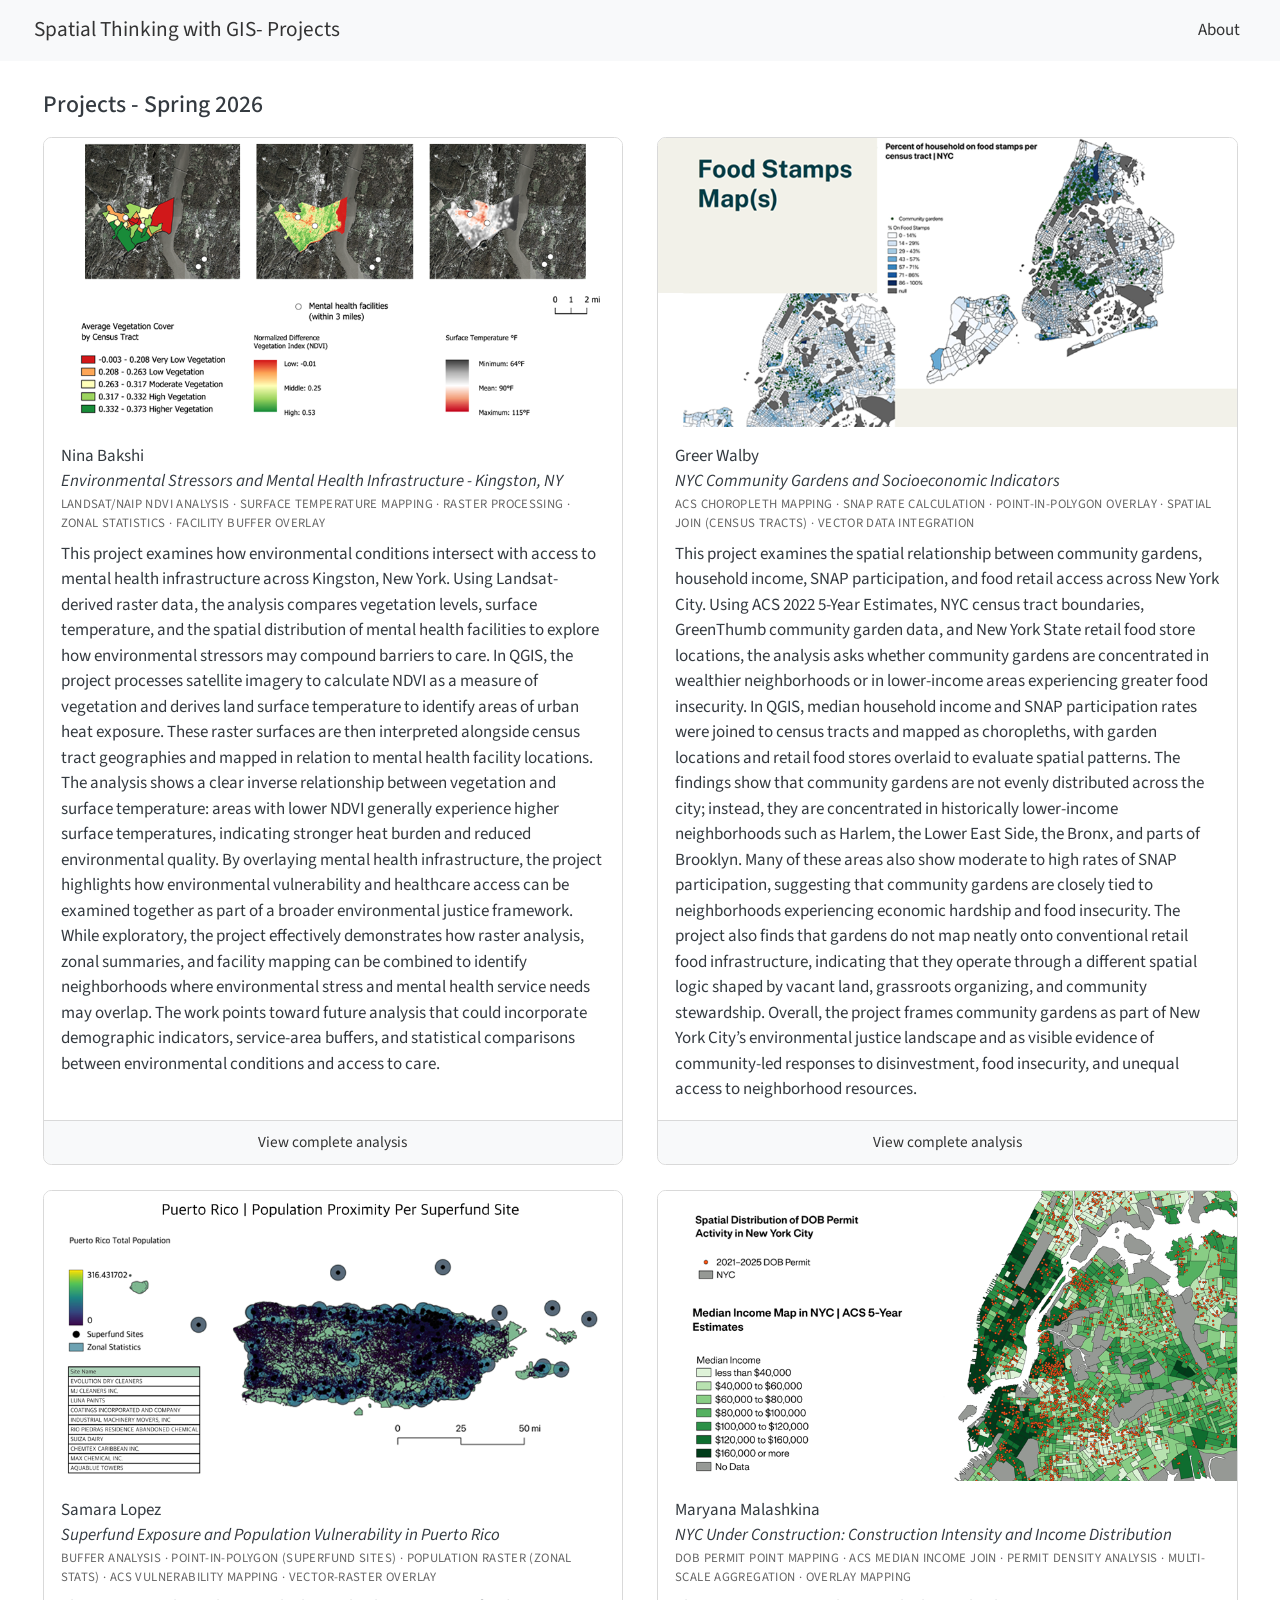
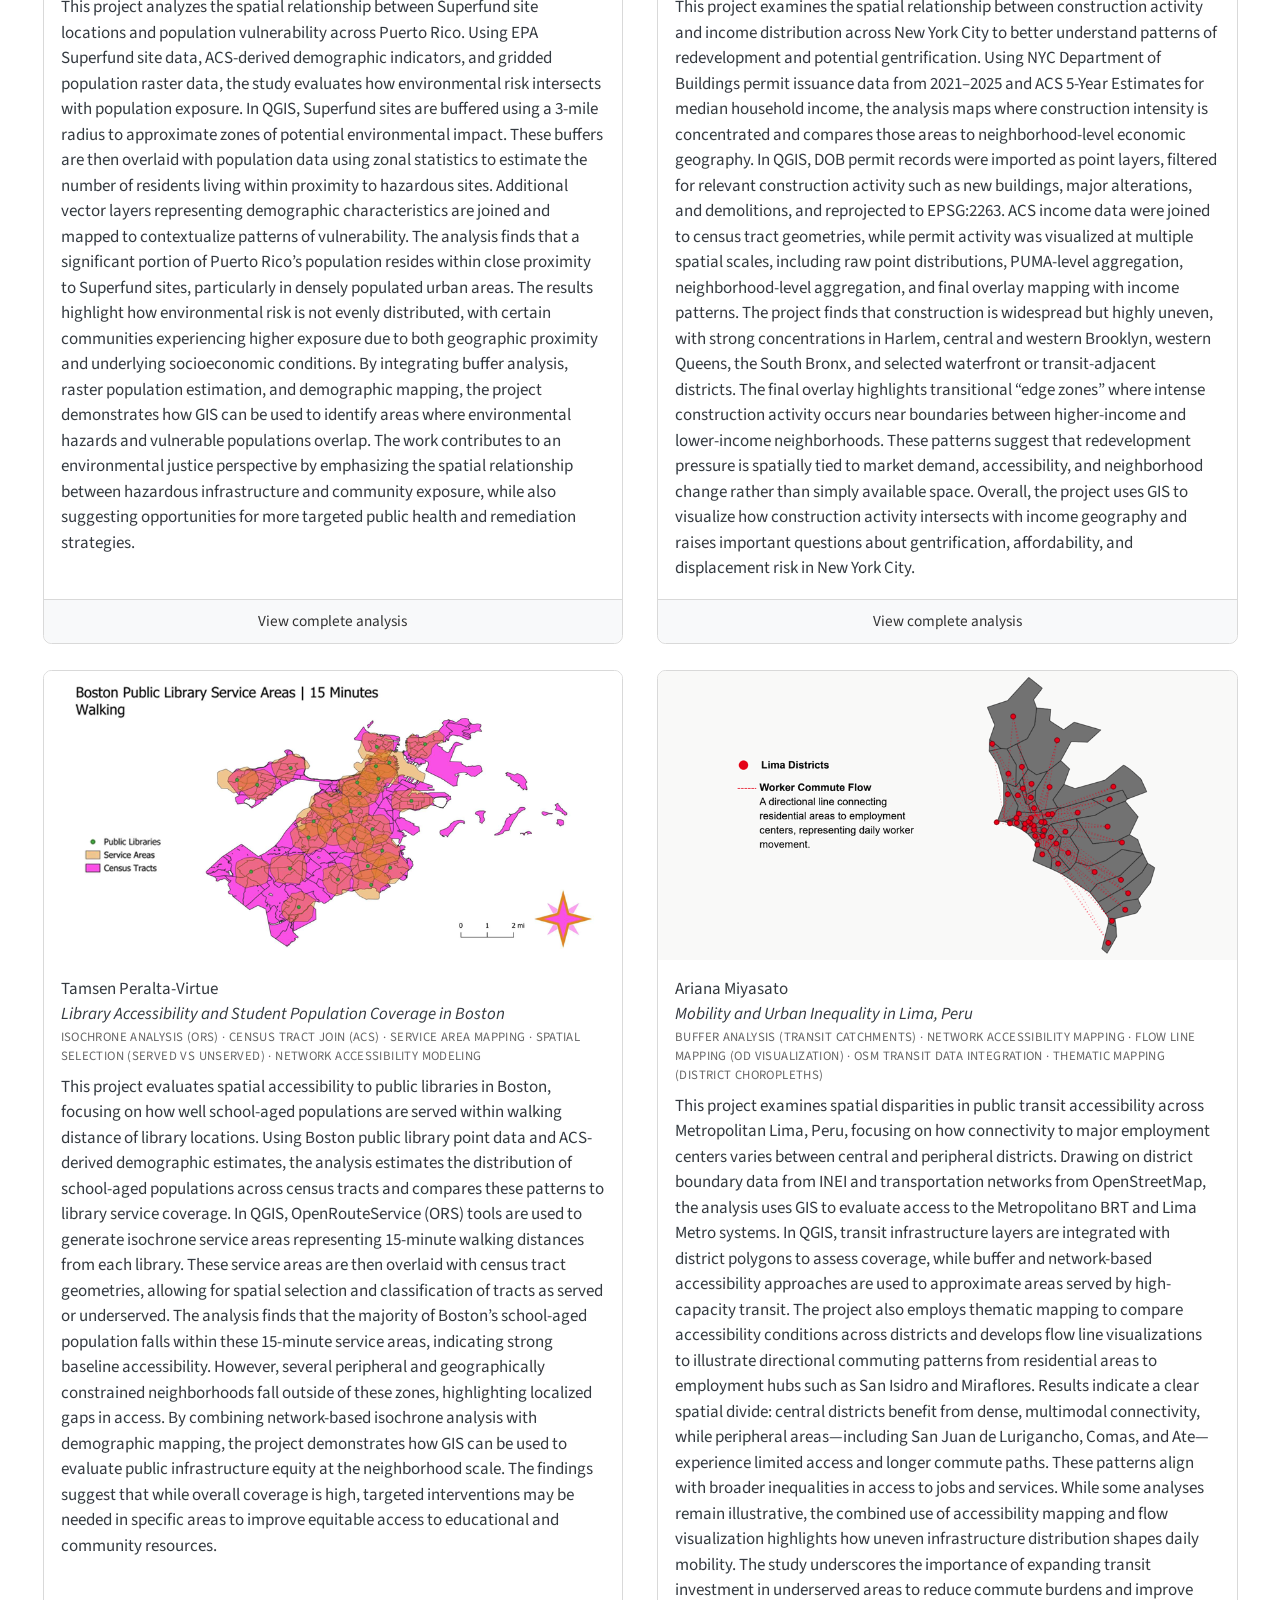
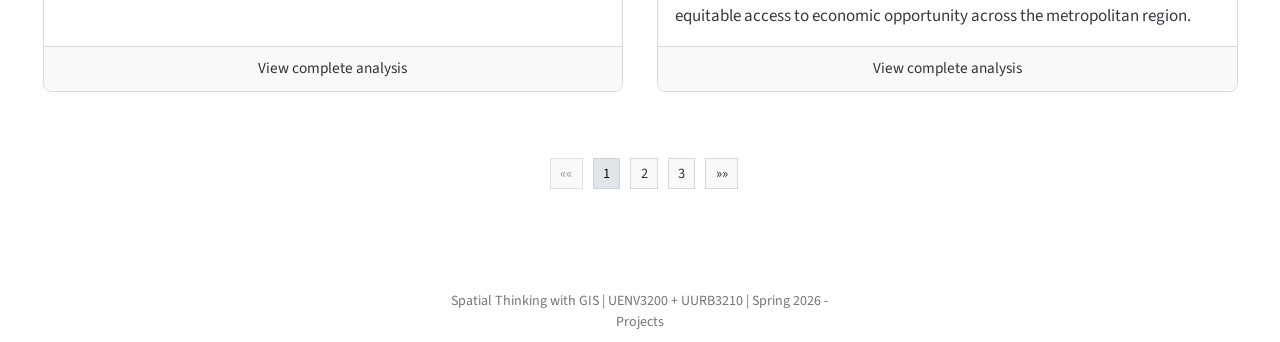
==== commit ffd14886: "Add final student website and assets" ====
--- a/index.html
+++ b/index.html
@@ -120,27 +120,28 @@
 
 <div class="col-6">
   <div class="card">
-    <img src="img/placeholder.png" class="card-img-top" alt="Project thumbnail">
+    <img src="img/nb.png" class="card-img-top" alt="Project thumbnail">
 
 <div class="card-body">
   <div class="card-header-text">
-    <div class="card-student">Student Name</div>
+    <div class="card-student">Nina Bakshi</div>
     <div class="card-project-title">
-      <em>Project Title</em>
+      <em>Environmental Stressors and Mental Health Infrastructure - Kingston, NY</em>
     </div>
   </div>
 
   <!-- Micro-tags -->
   <div class="card-tags">
-  Aenean commodo · Aenean commodo · Aenean commodo · Aenean commodo · Aenean commodo
+  Landsat/NAIP NDVI Analysis ·  Surface Temperature Mapping · Raster Processing · Zonal Statistics · Facility Buffer Overlay
   </div>
 
   <p class="card-text">
-Lorem ipsum dolor sit amet, consectetuer adipiscing elit. Aenean commodo ligula eget dolor. Aenean massa. Cum sociis natoque penatibus et magnis dis parturient montes, nascetur ridiculus mus. Donec quam felis, ultricies nec, pellentesque eu, pretium quis, sem. Nulla consequat massa quis enim. Donec pede justo, fringilla vel, aliquet nec, vulputate eget, arcu. In enim justo, rhoncus ut, imperdiet a, venenatis vitae, justo. Nullam dictum felis eu pede mollis pretium. Integer tincidunt. Cras dapibus. Vivamus elementum semper nisi. Aenean vulputate eleifend tellus. Aenean leo ligula, porttitor eu, consequat vitae, eleifend ac, enim. Aliquam lorem ante, dapibus in, viverra quis, feugiat a, tellus. Phasellus viverra nulla ut metus varius laoreet. Quisque rutrum. Aenean imperdiet. Etiam ultricies nisi vel augue. Curabitur ullamcorper ultricies nisi. Nam eget dui. Etiam</p>
+  This project examines how environmental conditions intersect with access to mental health infrastructure across Kingston, New York. Using Landsat-derived raster data, the analysis compares vegetation levels, surface temperature, and the spatial distribution of mental health facilities to explore how environmental stressors may compound barriers to care. In QGIS, the project processes satellite imagery to calculate NDVI as a measure of vegetation and derives land surface temperature to identify areas of urban heat exposure. These raster surfaces are then interpreted alongside census tract geographies and mapped in relation to mental health facility locations. The analysis shows a clear inverse relationship between vegetation and surface temperature: areas with lower NDVI generally experience higher surface temperatures, indicating stronger heat burden and reduced environmental quality. By overlaying mental health infrastructure, the project highlights how environmental vulnerability and healthcare access can be examined together as part of a broader environmental justice framework. While exploratory, the project effectively demonstrates how raster analysis, zonal summaries, and facility mapping can be combined to identify neighborhoods where environmental stress and mental health service needs may overlap. The work points toward future analysis that could incorporate demographic indicators, service-area buffers, and statistical comparisons between environmental conditions and access to care.
+</p>
 </div>
 
     <!-- Full-width bottom CTA -->
-    <a class="card-cta" href="https://google.com/" target="_blank" rel="noopener">
+    <a class="card-cta" href="https://drive.google.com/file/d/1OrIIwnuwbPfVyPcsOHv3R78fKBW4mykT/view?usp=sharing" target="_blank" rel="noopener">
       View complete analysis
     </a>
   </div>
@@ -148,27 +149,27 @@
 
 <div class="col-6">
   <div class="card">
-    <img src="img/placeholder.png" class="card-img-top" alt="Project thumbnail">
+    <img src="img/gw.png" class="card-img-top" alt="Project thumbnail">
 
 <div class="card-body">
   <div class="card-header-text">
-    <div class="card-student">Student Name</div>
+    <div class="card-student">Greer Walby</div>
     <div class="card-project-title">
-      <em>Project Title</em>
+      <em>NYC Community Gardens and Socioeconomic Indicators</em>
     </div>
   </div>
 
   <!-- Micro-tags -->
   <div class="card-tags">
-  Aenean commodo · Aenean commodo · Aenean commodo · Aenean commodo · Aenean commodo
+  ACS Choropleth Mapping · SNAP Rate Calculation · Point-in-Polygon Overlay · Spatial Join (Census Tracts) · Vector Data Integration
   </div>
 
   <p class="card-text">
-Lorem ipsum dolor sit amet, consectetuer adipiscing elit. Aenean commodo ligula eget dolor. Aenean massa. Cum sociis natoque penatibus et magnis dis parturient montes, nascetur ridiculus mus. Donec quam felis, ultricies nec, pellentesque eu, pretium quis, sem. Nulla consequat massa quis enim. Donec pede justo, fringilla vel, aliquet nec, vulputate eget, arcu. In enim justo, rhoncus ut, imperdiet a, venenatis vitae, justo. Nullam dictum felis eu pede mollis pretium. Integer tincidunt. Cras dapibus. Vivamus elementum semper nisi. Aenean vulputate eleifend tellus. Aenean leo ligula, porttitor eu, consequat vitae, eleifend ac, enim. Aliquam lorem ante, dapibus in, viverra quis, feugiat a, tellus. Phasellus viverra nulla ut metus varius laoreet. Quisque rutrum. Aenean imperdiet. Etiam ultricies nisi vel augue. Curabitur ullamcorper ultricies nisi. Nam eget dui. Etiam</p>
+This project examines the spatial relationship between community gardens, household income, SNAP participation, and food retail access across New York City. Using ACS 2022 5-Year Estimates, NYC census tract boundaries, GreenThumb community garden data, and New York State retail food store locations, the analysis asks whether community gardens are concentrated in wealthier neighborhoods or in lower-income areas experiencing greater food insecurity. In QGIS, median household income and SNAP participation rates were joined to census tracts and mapped as choropleths, with garden locations and retail food stores overlaid to evaluate spatial patterns. The findings show that community gardens are not evenly distributed across the city; instead, they are concentrated in historically lower-income neighborhoods such as Harlem, the Lower East Side, the Bronx, and parts of Brooklyn. Many of these areas also show moderate to high rates of SNAP participation, suggesting that community gardens are closely tied to neighborhoods experiencing economic hardship and food insecurity. The project also finds that gardens do not map neatly onto conventional retail food infrastructure, indicating that they operate through a different spatial logic shaped by vacant land, grassroots organizing, and community stewardship. Overall, the project frames community gardens as part of New York City’s environmental justice landscape and as visible evidence of community-led responses to disinvestment, food insecurity, and unequal access to neighborhood resources.</p>
 </div>
 
     <!-- Full-width bottom CTA -->
-    <a class="card-cta" href="https://google.com/" target="_blank" rel="noopener">
+    <a class="card-cta" href="https://drive.google.com/file/d/1lMN7T7-JqHtA5rEOde3Vn3LffmpDuigV/view?usp=sharing" target="_blank" rel="noopener">
       View complete analysis
     </a>
   </div>
@@ -176,27 +177,27 @@
 
 <div class="col-6">
   <div class="card">
-    <img src="img/placeholder.png" class="card-img-top" alt="Project thumbnail">
+    <img src="img/sl.png" class="card-img-top" alt="Project thumbnail">
 
 <div class="card-body">
   <div class="card-header-text">
-    <div class="card-student">Student Name</div>
+    <div class="card-student">Samara Lopez</div>
     <div class="card-project-title">
-      <em>Project Title</em>
+      <em>Superfund Exposure and Population Vulnerability in Puerto Rico</em>
     </div>
   </div>
 
   <!-- Micro-tags -->
   <div class="card-tags">
-  Aenean commodo · Aenean commodo · Aenean commodo · Aenean commodo · Aenean commodo
+  Buffer Analysis · Point-in-Polygon (Superfund Sites) · Population Raster (Zonal Stats) · ACS Vulnerability Mapping · Vector-Raster Overlay
   </div>
 
   <p class="card-text">
-Lorem ipsum dolor sit amet, consectetuer adipiscing elit. Aenean commodo ligula eget dolor. Aenean massa. Cum sociis natoque penatibus et magnis dis parturient montes, nascetur ridiculus mus. Donec quam felis, ultricies nec, pellentesque eu, pretium quis, sem. Nulla consequat massa quis enim. Donec pede justo, fringilla vel, aliquet nec, vulputate eget, arcu. In enim justo, rhoncus ut, imperdiet a, venenatis vitae, justo. Nullam dictum felis eu pede mollis pretium. Integer tincidunt. Cras dapibus. Vivamus elementum semper nisi. Aenean vulputate eleifend tellus. Aenean leo ligula, porttitor eu, consequat vitae, eleifend ac, enim. Aliquam lorem ante, dapibus in, viverra quis, feugiat a, tellus. Phasellus viverra nulla ut metus varius laoreet. Quisque rutrum. Aenean imperdiet. Etiam ultricies nisi vel augue. Curabitur ullamcorper ultricies nisi. Nam eget dui. Etiam</p>
+This project analyzes the spatial relationship between Superfund site locations and population vulnerability across Puerto Rico. Using EPA Superfund site data, ACS-derived demographic indicators, and gridded population raster data, the study evaluates how environmental risk intersects with population exposure. In QGIS, Superfund sites are buffered using a 3-mile radius to approximate zones of potential environmental impact. These buffers are then overlaid with population data using zonal statistics to estimate the number of residents living within proximity to hazardous sites. Additional vector layers representing demographic characteristics are joined and mapped to contextualize patterns of vulnerability. The analysis finds that a significant portion of Puerto Rico’s population resides within close proximity to Superfund sites, particularly in densely populated urban areas. The results highlight how environmental risk is not evenly distributed, with certain communities experiencing higher exposure due to both geographic proximity and underlying socioeconomic conditions. By integrating buffer analysis, raster population estimation, and demographic mapping, the project demonstrates how GIS can be used to identify areas where environmental hazards and vulnerable populations overlap. The work contributes to an environmental justice perspective by emphasizing the spatial relationship between hazardous infrastructure and community exposure, while also suggesting opportunities for more targeted public health and remediation strategies.</p>
 </div>
 
     <!-- Full-width bottom CTA -->
-    <a class="card-cta" href="https://google.com/" target="_blank" rel="noopener">
+    <a class="card-cta" href="https://drive.google.com/file/d/15aMCKRytczfFxFR4AYOGQrsfZk4BDf45/view?usp=sharing" target="_blank" rel="noopener">
       View complete analysis
     </a>
   </div>
@@ -204,27 +205,27 @@
 
 <div class="col-6">
   <div class="card">
-    <img src="img/placeholder.png" class="card-img-top" alt="Project thumbnail">
+    <img src="img/mm.png" class="card-img-top" alt="Project thumbnail">
 
 <div class="card-body">
   <div class="card-header-text">
-    <div class="card-student">Student Name</div>
+    <div class="card-student">Maryana Malashkina</div>
     <div class="card-project-title">
-      <em>Project Title</em>
+      <em>NYC Under Construction: Construction Intensity and Income Distribution</em>
     </div>
   </div>
 
   <!-- Micro-tags -->
   <div class="card-tags">
-  Aenean commodo · Aenean commodo · Aenean commodo · Aenean commodo · Aenean commodo
+  DOB Permit Point Mapping · ACS Median Income Join · Permit Density Analysis · Multi-Scale Aggregation · Overlay Mapping
   </div>
 
   <p class="card-text">
-Lorem ipsum dolor sit amet, consectetuer adipiscing elit. Aenean commodo ligula eget dolor. Aenean massa. Cum sociis natoque penatibus et magnis dis parturient montes, nascetur ridiculus mus. Donec quam felis, ultricies nec, pellentesque eu, pretium quis, sem. Nulla consequat massa quis enim. Donec pede justo, fringilla vel, aliquet nec, vulputate eget, arcu. In enim justo, rhoncus ut, imperdiet a, venenatis vitae, justo. Nullam dictum felis eu pede mollis pretium. Integer tincidunt. Cras dapibus. Vivamus elementum semper nisi. Aenean vulputate eleifend tellus. Aenean leo ligula, porttitor eu, consequat vitae, eleifend ac, enim. Aliquam lorem ante, dapibus in, viverra quis, feugiat a, tellus. Phasellus viverra nulla ut metus varius laoreet. Quisque rutrum. Aenean imperdiet. Etiam ultricies nisi vel augue. Curabitur ullamcorper ultricies nisi. Nam eget dui. Etiam</p>
+This project examines the spatial relationship between construction activity and income distribution across New York City to better understand patterns of redevelopment and potential gentrification. Using NYC Department of Buildings permit issuance data from 2021–2025 and ACS 5-Year Estimates for median household income, the analysis maps where construction intensity is concentrated and compares those areas to neighborhood-level economic geography. In QGIS, DOB permit records were imported as point layers, filtered for relevant construction activity such as new buildings, major alterations, and demolitions, and reprojected to EPSG:2263. ACS income data were joined to census tract geometries, while permit activity was visualized at multiple spatial scales, including raw point distributions, PUMA-level aggregation, neighborhood-level aggregation, and final overlay mapping with income patterns. The project finds that construction is widespread but highly uneven, with strong concentrations in Harlem, central and western Brooklyn, western Queens, the South Bronx, and selected waterfront or transit-adjacent districts. The final overlay highlights transitional “edge zones” where intense construction activity occurs near boundaries between higher-income and lower-income neighborhoods. These patterns suggest that redevelopment pressure is spatially tied to market demand, accessibility, and neighborhood change rather than simply available space. Overall, the project uses GIS to visualize how construction activity intersects with income geography and raises important questions about gentrification, affordability, and displacement risk in New York City.</p>
 </div>
 
     <!-- Full-width bottom CTA -->
-    <a class="card-cta" href="https://google.com/" target="_blank" rel="noopener">
+    <a class="card-cta" href="https://drive.google.com/file/d/1MvnmJXqDktXflMERCnA0QEP1LRSQE6Hg/view?usp=sharing" target="_blank" rel="noopener">
       View complete analysis
     </a>
   </div>
@@ -232,27 +233,27 @@
 
 <div class="col-6">
   <div class="card">
-    <img src="img/placeholder.png" class="card-img-top" alt="Project thumbnail">
+    <img src="img/tpv.png" class="card-img-top" alt="Project thumbnail">
 
 <div class="card-body">
   <div class="card-header-text">
-    <div class="card-student">Student Name</div>
+    <div class="card-student">Tamsen Peralta-Virtue</div>
     <div class="card-project-title">
-      <em>Project Title</em>
+      <em>Library Accessibility and Student Population Coverage in Boston</em>
     </div>
   </div>
 
   <!-- Micro-tags -->
   <div class="card-tags">
-  Aenean commodo · Aenean commodo · Aenean commodo · Aenean commodo · Aenean commodo
+  Isochrone Analysis (ORS) · Census Tract Join (ACS) · Service Area Mapping · Spatial Selection (Served vs Unserved) · Network Accessibility Modeling
   </div>
 
   <p class="card-text">
-Lorem ipsum dolor sit amet, consectetuer adipiscing elit. Aenean commodo ligula eget dolor. Aenean massa. Cum sociis natoque penatibus et magnis dis parturient montes, nascetur ridiculus mus. Donec quam felis, ultricies nec, pellentesque eu, pretium quis, sem. Nulla consequat massa quis enim. Donec pede justo, fringilla vel, aliquet nec, vulputate eget, arcu. In enim justo, rhoncus ut, imperdiet a, venenatis vitae, justo. Nullam dictum felis eu pede mollis pretium. Integer tincidunt. Cras dapibus. Vivamus elementum semper nisi. Aenean vulputate eleifend tellus. Aenean leo ligula, porttitor eu, consequat vitae, eleifend ac, enim. Aliquam lorem ante, dapibus in, viverra quis, feugiat a, tellus. Phasellus viverra nulla ut metus varius laoreet. Quisque rutrum. Aenean imperdiet. Etiam ultricies nisi vel augue. Curabitur ullamcorper ultricies nisi. Nam eget dui. Etiam</p>
+This project evaluates spatial accessibility to public libraries in Boston, focusing on how well school-aged populations are served within walking distance of library locations. Using Boston public library point data and ACS-derived demographic estimates, the analysis estimates the distribution of school-aged populations across census tracts and compares these patterns to library service coverage. In QGIS, OpenRouteService (ORS) tools are used to generate isochrone service areas representing 15-minute walking distances from each library. These service areas are then overlaid with census tract geometries, allowing for spatial selection and classification of tracts as served or underserved. The analysis finds that the majority of Boston’s school-aged population falls within these 15-minute service areas, indicating strong baseline accessibility. However, several peripheral and geographically constrained neighborhoods fall outside of these zones, highlighting localized gaps in access. By combining network-based isochrone analysis with demographic mapping, the project demonstrates how GIS can be used to evaluate public infrastructure equity at the neighborhood scale. The findings suggest that while overall coverage is high, targeted interventions may be needed in specific areas to improve equitable access to educational and community resources.</p>
 </div>
 
     <!-- Full-width bottom CTA -->
-    <a class="card-cta" href="https://google.com/" target="_blank" rel="noopener">
+    <a class="card-cta" href="https://drive.google.com/file/d/1PsYKfMko7DcHZpnfA6BkFHIalfPbLS3Z/view?usp=sharing" target="_blank" rel="noopener">
       View complete analysis
     </a>
   </div>
@@ -260,27 +261,27 @@
 
 <div class="col-6">
   <div class="card">
-    <img src="img/placeholder.png" class="card-img-top" alt="Project thumbnail">
+    <img src="img/am.png" class="card-img-top" alt="Project thumbnail">
 
 <div class="card-body">
   <div class="card-header-text">
-    <div class="card-student">Student Name</div>
+    <div class="card-student">Ariana Miyasato</div>
     <div class="card-project-title">
-      <em>Project Title</em>
+      <em>Mobility and Urban Inequality in Lima, Peru</em>
     </div>
   </div>
 
   <!-- Micro-tags -->
   <div class="card-tags">
-  Aenean commodo · Aenean commodo · Aenean commodo · Aenean commodo · Aenean commodo
+  Buffer Analysis (Transit Catchments) · Network Accessibility Mapping · Flow Line Mapping (OD Visualization) · OSM Transit Data Integration · Thematic Mapping (District Choropleths)
   </div>
 
   <p class="card-text">
-Lorem ipsum dolor sit amet, consectetuer adipiscing elit. Aenean commodo ligula eget dolor. Aenean massa. Cum sociis natoque penatibus et magnis dis parturient montes, nascetur ridiculus mus. Donec quam felis, ultricies nec, pellentesque eu, pretium quis, sem. Nulla consequat massa quis enim. Donec pede justo, fringilla vel, aliquet nec, vulputate eget, arcu. In enim justo, rhoncus ut, imperdiet a, venenatis vitae, justo. Nullam dictum felis eu pede mollis pretium. Integer tincidunt. Cras dapibus. Vivamus elementum semper nisi. Aenean vulputate eleifend tellus. Aenean leo ligula, porttitor eu, consequat vitae, eleifend ac, enim. Aliquam lorem ante, dapibus in, viverra quis, feugiat a, tellus. Phasellus viverra nulla ut metus varius laoreet. Quisque rutrum. Aenean imperdiet. Etiam ultricies nisi vel augue. Curabitur ullamcorper ultricies nisi. Nam eget dui. Etiam</p>
+This project examines spatial disparities in public transit accessibility across Metropolitan Lima, Peru, focusing on how connectivity to major employment centers varies between central and peripheral districts. Drawing on district boundary data from INEI and transportation networks from OpenStreetMap, the analysis uses GIS to evaluate access to the Metropolitano BRT and Lima Metro systems. In QGIS, transit infrastructure layers are integrated with district polygons to assess coverage, while buffer and network-based accessibility approaches are used to approximate areas served by high-capacity transit. The project also employs thematic mapping to compare accessibility conditions across districts and develops flow line visualizations to illustrate directional commuting patterns from residential areas to employment hubs such as San Isidro and Miraflores. Results indicate a clear spatial divide: central districts benefit from dense, multimodal connectivity, while peripheral areas—including San Juan de Lurigancho, Comas, and Ate—experience limited access and longer commute paths. These patterns align with broader inequalities in access to jobs and services. While some analyses remain illustrative, the combined use of accessibility mapping and flow visualization highlights how uneven infrastructure distribution shapes daily mobility. The study underscores the importance of expanding transit investment in underserved areas to reduce commute burdens and improve equitable access to economic opportunity across the metropolitan region.</p>
 </div>
 
     <!-- Full-width bottom CTA -->
-    <a class="card-cta" href="https://google.com/" target="_blank" rel="noopener">
+    <a class="card-cta" href="https://drive.google.com/file/d/1dCSnjrK0TkMAfrWlA3X0ChTyGHnHeETP/view?usp=sharing" target="_blank" rel="noopener">
       View complete analysis
     </a>
   </div>
